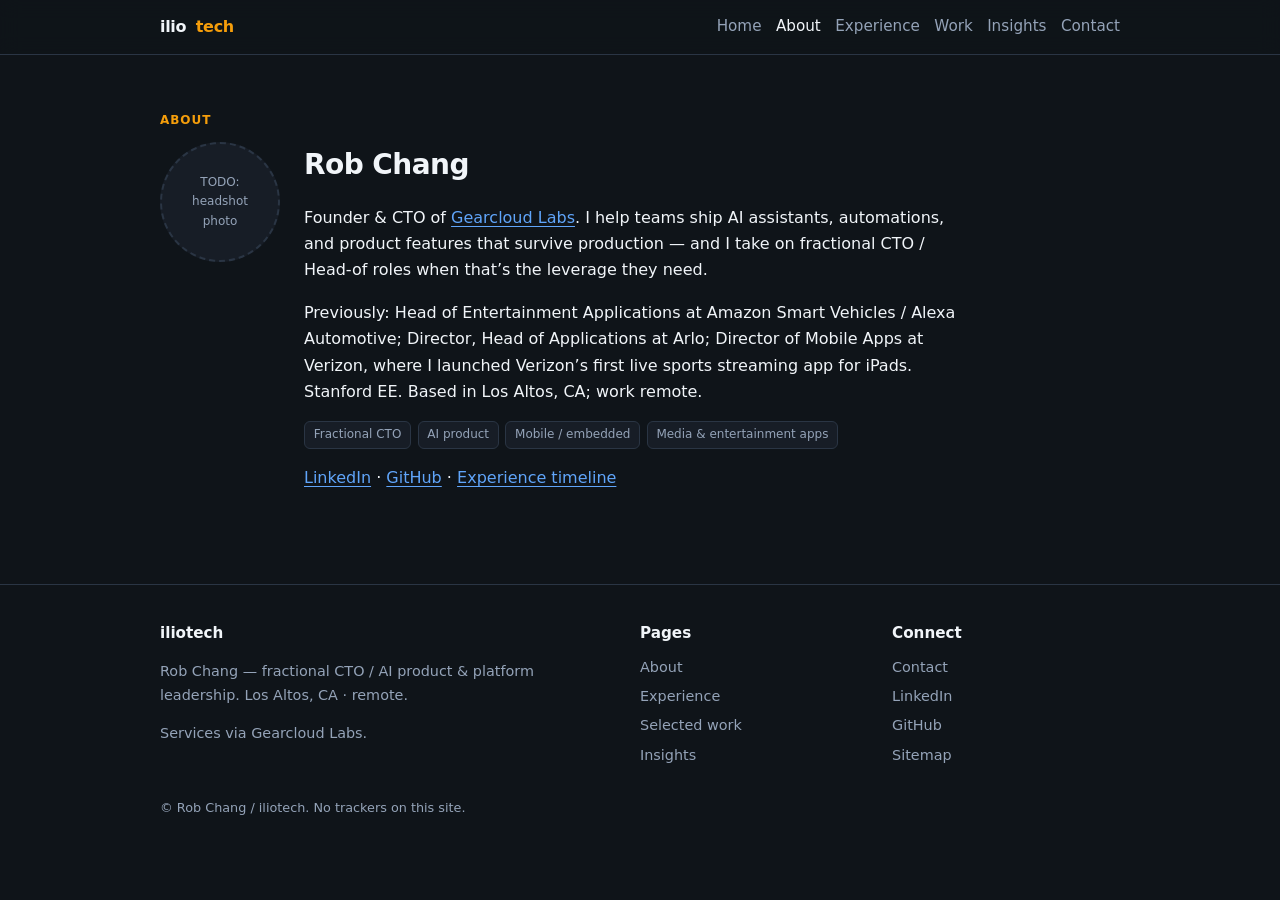
==== about/index.html @ ff304807 "Initial site" ====
<!DOCTYPE html>
<html lang="en">
<head>
  <meta charset="utf-8">
  <meta name="viewport" content="width=device-width, initial-scale=1">
  <title>About Rob Chang — iliotech</title>
  <meta name="description" content="Founder &amp; CTO of Gearcloud Labs. Amazon Alexa Automotive, Arlo, Verizon. Stanford EE. Los Altos, CA; works remote.">
  <meta name="author" content="Rob Chang">
  <link rel="canonical" href="https://iliotech.com/about/">
  <meta name="robots" content="index,follow">
  <meta property="og:type" content="website">
  <meta property="og:site_name" content="iliotech">
  <meta property="og:title" content="About Rob Chang — iliotech">
  <meta property="og:description" content="Founder &amp; CTO of Gearcloud Labs. Amazon Alexa Automotive, Arlo, Verizon. Stanford EE. Los Altos, CA; works remote.">
  <meta property="og:url" content="https://iliotech.com/about/">
  <meta property="og:image" content="https://iliotech.com/assets/og-default.svg">
  <meta name="twitter:card" content="summary_large_image">
  <meta name="twitter:title" content="About Rob Chang — iliotech">
  <meta name="twitter:description" content="Founder &amp; CTO of Gearcloud Labs. Amazon Alexa Automotive, Arlo, Verizon. Stanford EE. Los Altos, CA; works remote.">
  <meta name="twitter:image" content="https://iliotech.com/assets/og-default.svg">
  <link rel="icon" href="../favicon.svg" type="image/svg+xml">
  <link rel="stylesheet" href="../css/styles.css">
  
  <!-- TODO: privacy-friendly analytics (Plausible or GoatCounter). Example:
  <script defer data-domain="iliotech.com" src="https://plausible.io/js/script.js"></script>
  -->
</head>

<body>

<a class="skip-link" href="#main">Skip to content</a>
<header class="site-header">
  <div class="wrap nav">
    <a class="brand" href="../">ilio<span class="dot">tech</span></a>
    <button type="button" class="nav-toggle" aria-expanded="false" aria-controls="nav-menu">Menu</button>
    <nav aria-label="Primary" id="nav-menu" class="nav-links-wrap">
      <ul class="nav-links">
        <li><a href="../">Home</a></li><li><a href="../about/" aria-current="page">About</a></li><li><a href="../experience/">Experience</a></li><li><a href="../work/">Work</a></li><li><a href="../insights/">Insights</a></li><li><a href="../contact/">Contact</a></li>
      </ul>
    </nav>
  </div>
</header>

<main id="main">
  <section class="section">
    <div class="wrap">
      <p class="eyebrow">About</p>
      <div class="bio-row">
        <div class="headshot-slot" role="img" aria-label="Headshot placeholder">TODO:<br>headshot<br>photo</div>
        <div class="prose" style="flex:1;min-width:min(100%,280px)">
          <h1 class="section-title">Rob Chang</h1>
          <p>Founder &amp; CTO of <a href="https://gearcloudlabs.com">Gearcloud Labs</a>. I help teams ship AI assistants, automations, and product features that survive production &mdash; and I take on fractional CTO / Head-of roles when that&rsquo;s the leverage they need.</p>
          <p>Previously: Head of Entertainment Applications at Amazon Smart Vehicles / Alexa Automotive; Director, Head of Applications at Arlo; Director of Mobile Apps at Verizon, where I launched Verizon&rsquo;s first live sports streaming app for iPads. Stanford EE. Based in Los Altos, CA; work remote.</p>
          <ul class="tag-list">
            <li>Fractional CTO</li><li>AI product</li><li>Mobile / embedded</li><li>Media &amp; entertainment apps</li>
          </ul>
          <p style="margin-top:1rem">
            <a href="https://www.linkedin.com/in/robchang1" rel="noopener">LinkedIn</a> &middot;
            <a href="https://github.com/robchang" rel="noopener">GitHub</a> &middot;
            <a href="../experience/">Experience timeline</a>
          </p>
        </div>
      </div>
    </div>
  </section>
</main>

<footer class="site-footer">
  <div class="wrap footer-grid">
    <div>
      <h4>iliotech</h4>
      <p>Rob Chang &mdash; fractional CTO / AI product &amp; platform leadership. Los Altos, CA &middot; remote.</p>
      <p>Services via <a href="https://gearcloudlabs.com">Gearcloud Labs</a>.</p>
    </div>
    <div>
      <h4>Pages</h4>
      <ul>
        <li><a href="../about/">About</a></li>
        <li><a href="../experience/">Experience</a></li>
        <li><a href="../work/">Selected work</a></li>
        <li><a href="../insights/">Insights</a></li>
      </ul>
    </div>
    <div>
      <h4>Connect</h4>
      <ul>
        <li><a href="../contact/">Contact</a></li>
        <li><a href="https://www.linkedin.com/in/robchang1" rel="noopener">LinkedIn</a></li>
        <li><a href="https://github.com/robchang" rel="noopener">GitHub</a></li>
        <li><a href="../sitemap.xml">Sitemap</a></li>
      </ul>
    </div>
  </div>
  <div class="wrap" style="margin-top:1.5rem;font-size:.8rem">
    <p>&copy; Rob Chang / iliotech. No trackers on this site.</p>
  </div>
</footer>
<script src="../js/main.js" defer></script>

</body>
</html>
---- css/styles.css ----
/* iliotech — personal consulting brand; related to Gearcloud but warmer */
:root {
  --bg: #0f1419;
  --bg-elev: #171d26;
  --bg-card: #1c2430;
  --border: #2a3544;
  --text: #f1f5f9;
  --muted: #94a3b8;
  --accent: #f59e0b;
  --accent-2: #60a5fa;
  --accent-soft: rgba(245, 158, 11, 0.12);
  --warn: #fbbf24;
  --radius: 12px;
  --max: 960px;
  --font: system-ui, -apple-system, "Segoe UI", Roboto, Ubuntu, Cantarell, "Noto Sans", sans-serif;
  --mono: ui-monospace, "SF Mono", Menlo, Consolas, monospace;
  --shadow: 0 8px 30px rgba(0,0,0,.35);
}
*, *::before, *::after { box-sizing: border-box; }
html { scroll-behavior: smooth; }
body {
  margin: 0; font-family: var(--font); background: var(--bg); color: var(--text);
  line-height: 1.65; -webkit-font-smoothing: antialiased;
}
img, svg { max-width: 100%; height: auto; display: block; }
a { color: var(--accent-2); text-decoration-thickness: 1px; text-underline-offset: 3px; }
a:hover { color: var(--accent); }
a:focus-visible, button:focus-visible, input:focus-visible, textarea:focus-visible {
  outline: 2px solid var(--accent); outline-offset: 3px;
}
.skip-link {
  position: absolute; left: -9999px; top: 0; background: var(--accent); color: #1a1200;
  padding: .5rem 1rem; z-index: 100;
}
.skip-link:focus { left: 1rem; top: 1rem; }
.wrap { width: min(100% - 2rem, var(--max)); margin-inline: auto; }
.site-header {
  position: sticky; top: 0; z-index: 50;
  background: rgba(15,20,25,.9); backdrop-filter: blur(10px);
  border-bottom: 1px solid var(--border);
}
.nav {
  display: flex; align-items: center; justify-content: space-between;
  gap: 1rem; padding: .85rem 0; flex-wrap: wrap;
}
.brand {
  display: flex; align-items: center; gap: .6rem;
  color: var(--text); text-decoration: none; font-weight: 700; letter-spacing: -.02em;
}
.brand span.dot { color: var(--accent); }
.nav-links {
  display: flex; flex-wrap: wrap; gap: .35rem .9rem; list-style: none; margin: 0; padding: 0;
  font-size: .95rem;
}
.nav-links a { color: var(--muted); text-decoration: none; }
.nav-links a:hover, .nav-links a[aria-current="page"] { color: var(--text); }
.btn {
  display: inline-flex; align-items: center; justify-content: center; gap: .4rem;
  padding: .7rem 1.15rem; border-radius: 999px; border: 1px solid transparent;
  font-weight: 600; font-size: .95rem; text-decoration: none; cursor: pointer;
  transition: transform .15s ease, background .15s ease;
}
.btn:hover { transform: translateY(-1px); }
.btn-primary { background: var(--accent); color: #1a1200; }
.btn-primary:hover { background: #fbbf24; color: #1a1200; }
.btn-ghost { background: transparent; color: var(--text); border-color: var(--border); }
.btn-ghost:hover { border-color: var(--accent); color: var(--accent); }
.hero {
  padding: 3.25rem 0 2.25rem;
  background: radial-gradient(ellipse 70% 55% at 80% 0%, rgba(245,158,11,.14), transparent 55%);
}
.hero h1 {
  font-size: clamp(1.75rem, 4.5vw, 2.6rem); line-height: 1.18;
  letter-spacing: -.03em; margin: 0 0 1rem; max-width: 22ch;
}
.hero .lede { font-size: 1.1rem; color: var(--muted); max-width: 48ch; margin: 0 0 1.5rem; }
.hero-cta { display: flex; flex-wrap: wrap; gap: .75rem; }
.eyebrow {
  display: inline-block; font-size: .75rem; font-weight: 700; letter-spacing: .08em;
  text-transform: uppercase; color: var(--accent); margin-bottom: .75rem;
}
.section { padding: 2.75rem 0; }
.section-title { font-size: clamp(1.35rem, 3vw, 1.75rem); letter-spacing: -.02em; margin: 0 0 .5rem; }
.section-sub { color: var(--muted); margin: 0 0 1.5rem; max-width: 55ch; }
.grid-2, .grid-3 { display: grid; gap: 1rem; }
@media (min-width: 640px) {
  .grid-2 { grid-template-columns: repeat(2, 1fr); }
  .grid-3 { grid-template-columns: repeat(2, 1fr); }
}
@media (min-width: 900px) { .grid-3 { grid-template-columns: repeat(3, 1fr); } }
.card {
  background: var(--bg-card); border: 1px solid var(--border);
  border-radius: var(--radius); padding: 1.25rem 1.35rem; box-shadow: var(--shadow);
}
.card h3 { margin: 0 0 .4rem; font-size: 1.05rem; }
.card p { margin: 0; color: var(--muted); font-size: .95rem; }
.todo {
  border: 1px dashed var(--warn); background: rgba(251,191,36,.08);
  color: var(--warn); padding: .65rem .85rem; border-radius: 8px; font-size: .85rem; margin: .75rem 0;
}
.proof-slot {
  min-height: 4rem; display: flex; align-items: center; justify-content: center;
  border: 1px dashed var(--border); border-radius: var(--radius);
  color: var(--muted); font-size: .85rem; text-align: center; padding: 1rem;
}
.site-footer {
  border-top: 1px solid var(--border); padding: 2.25rem 0 2rem; margin-top: 2rem;
  color: var(--muted); font-size: .9rem;
}
.footer-grid { display: grid; gap: 1.5rem; }
@media (min-width: 700px) { .footer-grid { grid-template-columns: 2fr 1fr 1fr; } }
.footer-grid h4 { color: var(--text); margin: 0 0 .6rem; font-size: .95rem; }
.footer-grid ul { list-style: none; margin: 0; padding: 0; }
.footer-grid li { margin: .35rem 0; }
.footer-grid a { color: var(--muted); text-decoration: none; }
.footer-grid a:hover { color: var(--accent); }
.cta-band {
  background: var(--bg-elev); border: 1px solid var(--border);
  border-radius: calc(var(--radius) + 4px); padding: 2rem 1.5rem; text-align: center;
}
.cta-band h2 { margin: 0 0 .5rem; }
.cta-band p { color: var(--muted); margin: 0 0 1.25rem; }
.prose { max-width: 65ch; }
.prose h2 { margin-top: 2rem; }
.timeline { border-left: 2px solid var(--border); padding-left: 1.25rem; margin: 0; }
.timeline li { list-style: none; margin: 0 0 1.5rem; position: relative; }
.timeline li::before {
  content: ""; position: absolute; left: -1.55rem; top: .4rem;
  width: .65rem; height: .65rem; border-radius: 50%; background: var(--accent);
}
.form label { display: block; font-weight: 600; margin: .85rem 0 .35rem; font-size: .9rem; }
.form input, .form textarea {
  width: 100%; padding: .7rem .85rem; border-radius: 8px;
  border: 1px solid var(--border); background: var(--bg-elev); color: var(--text); font: inherit;
}
.form textarea { min-height: 120px; resize: vertical; }
.form .row { display: grid; gap: .75rem; }
@media (min-width: 640px) { .form .row { grid-template-columns: 1fr 1fr; } }
.post-list { list-style: none; margin: 0; padding: 0; }
.post-list li { border-bottom: 1px solid var(--border); padding: 1.1rem 0; }
.post-list a { color: var(--text); text-decoration: none; font-weight: 600; }
.post-list a:hover { color: var(--accent); }
.post-list .date { font-size: .85rem; color: var(--muted); }
.article-header { padding: 2.5rem 0 1rem; }
.article-header h1 { margin: .5rem 0 0; font-size: clamp(1.55rem, 4vw, 2.2rem); letter-spacing: -.02em; }
.headshot-slot {
  width: 120px; height: 120px; border-radius: 50%; border: 2px dashed var(--border);
  display: flex; align-items: center; justify-content: center; color: var(--muted);
  font-size: .75rem; text-align: center; background: var(--bg-elev); flex-shrink: 0;
}
.bio-row { display: flex; flex-wrap: wrap; gap: 1.5rem; align-items: flex-start; }
.tag-list { display: flex; flex-wrap: wrap; gap: .4rem; margin: .75rem 0 0; padding: 0; list-style: none; }
.tag-list li {
  font-size: .75rem; padding: .2rem .55rem; border-radius: 6px;
  background: var(--bg-elev); border: 1px solid var(--border); color: var(--muted);
}
.card .price { margin-top: .85rem; font-family: var(--mono); font-size: .9rem; color: var(--accent); }

/* Mobile nav: CSS-only disclosure */
.nav-toggle { display: none; }
@media (max-width: 820px) {
  .nav { align-items: flex-start; }
  .nav-toggle {
    display: inline-flex; align-items: center; gap: .4rem;
    background: transparent; border: 1px solid var(--border); color: var(--text);
    border-radius: 8px; padding: .45rem .7rem; font: inherit; cursor: pointer;
  }
  .nav-links-wrap { display: none; width: 100%; }
  .nav-links-wrap.is-open { display: block; }
  .nav-links { flex-direction: column; gap: .15rem; padding: .5rem 0 .25rem; }
  .nav-links a { display: block; padding: .45rem 0; }
}
@media (min-width: 821px) {
  .nav-toggle { display: none !important; }
  .nav-links-wrap { display: block !important; }
}
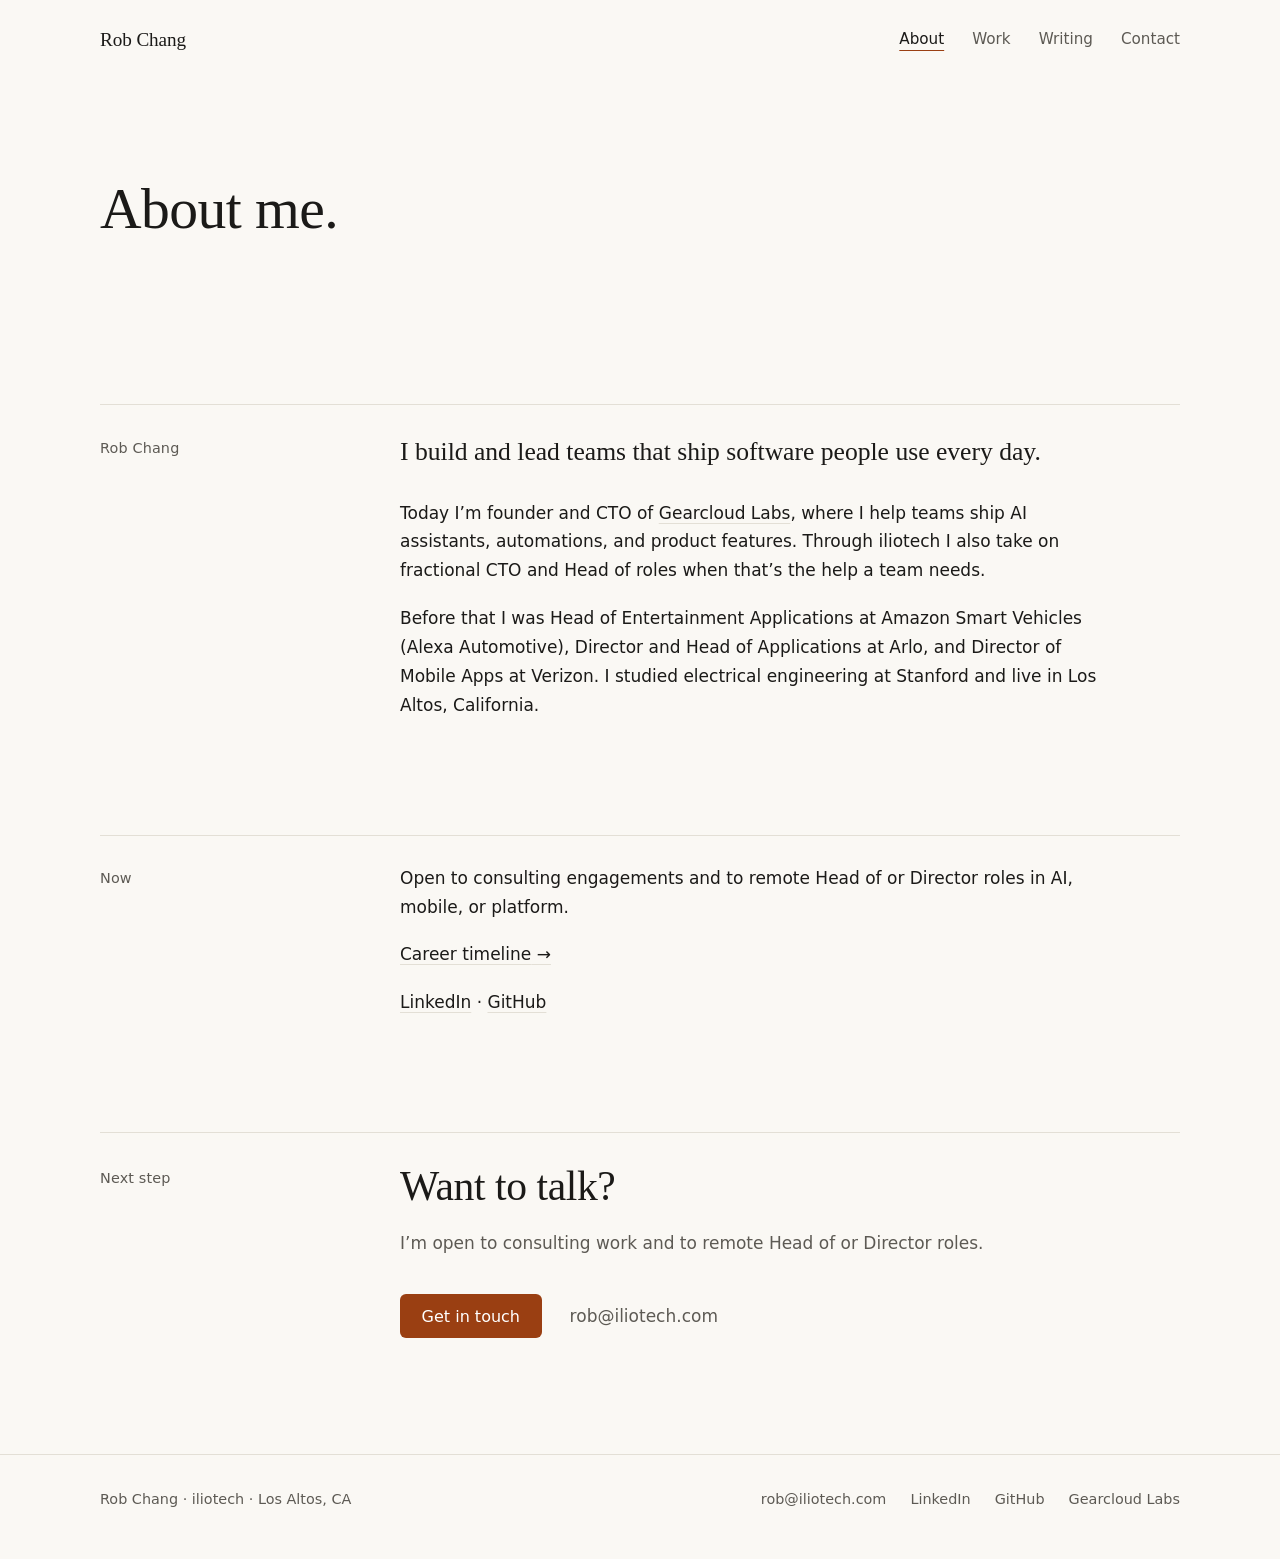
==== commit d759705b: "v2 redesign: calm editorial layout, lighter palette, shorter copy, 4-5 item nav" ====
--- a/about/index.html
+++ b/about/index.html
@@ -4,98 +4,91 @@
   <meta charset="utf-8">
   <meta name="viewport" content="width=device-width, initial-scale=1">
   <title>About Rob Chang — iliotech</title>
-  <meta name="description" content="Founder &amp; CTO of Gearcloud Labs. Amazon Alexa Automotive, Arlo, Verizon. Stanford EE. Los Altos, CA; works remote.">
+  <meta name="description" content="Founder &amp; CTO of Gearcloud Labs. Previously Amazon Alexa Automotive, Arlo, and Verizon. Stanford EE. Los Altos, CA; works remotely.">
   <meta name="author" content="Rob Chang">
   <link rel="canonical" href="https://iliotech.com/about/">
   <meta name="robots" content="index,follow">
+  <meta name="theme-color" content="#faf8f4">
   <meta property="og:type" content="website">
   <meta property="og:site_name" content="iliotech">
   <meta property="og:title" content="About Rob Chang — iliotech">
-  <meta property="og:description" content="Founder &amp; CTO of Gearcloud Labs. Amazon Alexa Automotive, Arlo, Verizon. Stanford EE. Los Altos, CA; works remote.">
+  <meta property="og:description" content="Founder &amp; CTO of Gearcloud Labs. Previously Amazon Alexa Automotive, Arlo, and Verizon. Stanford EE. Los Altos, CA; works remotely.">
   <meta property="og:url" content="https://iliotech.com/about/">
   <meta property="og:image" content="https://iliotech.com/assets/og-default.svg">
   <meta name="twitter:card" content="summary_large_image">
   <meta name="twitter:title" content="About Rob Chang — iliotech">
-  <meta name="twitter:description" content="Founder &amp; CTO of Gearcloud Labs. Amazon Alexa Automotive, Arlo, Verizon. Stanford EE. Los Altos, CA; works remote.">
+  <meta name="twitter:description" content="Founder &amp; CTO of Gearcloud Labs. Previously Amazon Alexa Automotive, Arlo, and Verizon. Stanford EE. Los Altos, CA; works remotely.">
   <meta name="twitter:image" content="https://iliotech.com/assets/og-default.svg">
   <link rel="icon" href="../favicon.svg" type="image/svg+xml">
   <link rel="stylesheet" href="../css/styles.css">
-  
   <!-- TODO: privacy-friendly analytics (Plausible or GoatCounter). Example:
   <script defer data-domain="iliotech.com" src="https://plausible.io/js/script.js"></script>
   -->
 </head>
-
 <body>
-
 <a class="skip-link" href="#main">Skip to content</a>
 <header class="site-header">
   <div class="wrap nav">
-    <a class="brand" href="../">ilio<span class="dot">tech</span></a>
+    <a class="brand" href="../">Rob Chang</a>
     <button type="button" class="nav-toggle" aria-expanded="false" aria-controls="nav-menu">Menu</button>
     <nav aria-label="Primary" id="nav-menu" class="nav-links-wrap">
-      <ul class="nav-links">
-        <li><a href="../">Home</a></li><li><a href="../about/" aria-current="page">About</a></li><li><a href="../experience/">Experience</a></li><li><a href="../work/">Work</a></li><li><a href="../insights/">Insights</a></li><li><a href="../contact/">Contact</a></li>
-      </ul>
+      <ul class="nav-links"><li><a href="../about/" aria-current="page">About</a></li><li><a href="../work/">Work</a></li><li><a href="../insights/">Writing</a></li><li><a href="../contact/">Contact</a></li></ul>
     </nav>
   </div>
 </header>
 
 <main id="main">
-  <section class="section">
+
+  <section class="page-hero">
     <div class="wrap">
-      <p class="eyebrow">About</p>
-      <div class="bio-row">
-        <div class="headshot-slot" role="img" aria-label="Headshot placeholder">TODO:<br>headshot<br>photo</div>
-        <div class="prose" style="flex:1;min-width:min(100%,280px)">
-          <h1 class="section-title">Rob Chang</h1>
-          <p>Founder &amp; CTO of <a href="https://gearcloudlabs.com">Gearcloud Labs</a>. I help teams ship AI assistants, automations, and product features that survive production &mdash; and I take on fractional CTO / Head-of roles when that&rsquo;s the leverage they need.</p>
-          <p>Previously: Head of Entertainment Applications at Amazon Smart Vehicles / Alexa Automotive; Director, Head of Applications at Arlo; Director of Mobile Apps at Verizon, where I launched Verizon&rsquo;s first live sports streaming app for iPads. Stanford EE. Based in Los Altos, CA; work remote.</p>
-          <ul class="tag-list">
-            <li>Fractional CTO</li><li>AI product</li><li>Mobile / embedded</li><li>Media &amp; entertainment apps</li>
-          </ul>
-          <p style="margin-top:1rem">
-            <a href="https://www.linkedin.com/in/robchang1" rel="noopener">LinkedIn</a> &middot;
-            <a href="https://github.com/robchang" rel="noopener">GitHub</a> &middot;
-            <a href="../experience/">Experience timeline</a>
-          </p>
+      <h1>About me.</h1>
+    </div>
+  </section>
+  <section class="section ">
+    <div class="wrap split">
+      <h2 class="label">Rob Chang</h2>
+      <div class="body">
+        <!-- TODO: add a headshot here (img with alt="Rob Chang"), ~640px wide, once available. -->
+        <p class="big">I build and lead teams that ship software people use every day.</p>
+        <p>Today I&rsquo;m founder and CTO of <a href="https://gearcloudlabs.com">Gearcloud Labs</a>, where I help teams ship AI assistants, automations, and product features. Through iliotech I also take on fractional CTO and Head of roles when that&rsquo;s the help a team needs.</p>
+        <p>Before that I was Head of Entertainment Applications at Amazon Smart Vehicles (Alexa Automotive), Director and Head of Applications at Arlo, and Director of Mobile Apps at Verizon. I studied electrical engineering at Stanford and live in Los Altos, California.</p>
+      </div>
+    </div>
+  </section>
+
+  <section class="section ">
+    <div class="wrap split">
+      <h2 class="label">Now</h2>
+      <div class="body">
+        <p>Open to consulting engagements and to remote Head of or Director roles in AI, mobile, or platform.</p>
+        <p><a class="arrow" href="../experience/">Career timeline</a></p>
+        <p><a href="https://www.linkedin.com/in/robchang1" rel="noopener">LinkedIn</a> &middot; <a href="https://github.com/robchang" rel="noopener">GitHub</a></p>
+      </div>
+    </div>
+  </section>
+
+  <section class="closing">
+    <div class="wrap split">
+      <p class="label">Next step</p>
+      <div class="body">
+        <h2>Want to talk?</h2>
+        <p class="muted">I&rsquo;m open to consulting work and to remote Head of or Director roles.</p>
+        <div class="actions">
+          <a class="btn" href="../contact/" data-utm-pass>Get in touch</a>
+          <a class="quiet" href="mailto:rob@iliotech.com">rob@iliotech.com</a>
         </div>
+        <!-- TODO: swap the contact link for a Cal.com (or similar) booking URL when ready. -->
       </div>
     </div>
   </section>
 </main>
 
 <footer class="site-footer">
-  <div class="wrap footer-grid">
-    <div>
-      <h4>iliotech</h4>
-      <p>Rob Chang &mdash; fractional CTO / AI product &amp; platform leadership. Los Altos, CA &middot; remote.</p>
-      <p>Services via <a href="https://gearcloudlabs.com">Gearcloud Labs</a>.</p>
-    </div>
-    <div>
-      <h4>Pages</h4>
-      <ul>
-        <li><a href="../about/">About</a></li>
-        <li><a href="../experience/">Experience</a></li>
-        <li><a href="../work/">Selected work</a></li>
-        <li><a href="../insights/">Insights</a></li>
-      </ul>
-    </div>
-    <div>
-      <h4>Connect</h4>
-      <ul>
-        <li><a href="../contact/">Contact</a></li>
-        <li><a href="https://www.linkedin.com/in/robchang1" rel="noopener">LinkedIn</a></li>
-        <li><a href="https://github.com/robchang" rel="noopener">GitHub</a></li>
-        <li><a href="../sitemap.xml">Sitemap</a></li>
-      </ul>
-    </div>
-  </div>
-  <div class="wrap" style="margin-top:1.5rem;font-size:.8rem">
-    <p>&copy; Rob Chang / iliotech. No trackers on this site.</p>
+  <div class="wrap footer-inner">
+    <p>Rob Chang &middot; iliotech &middot; Los Altos, CA</p>
+    <ul class="footer-links"><li><a href="mailto:rob@iliotech.com">rob@iliotech.com</a></li> <li><a href="https://www.linkedin.com/in/robchang1" rel="noopener">LinkedIn</a></li> <li><a href="https://github.com/robchang" rel="noopener">GitHub</a></li> <li><a href="https://gearcloudlabs.com" rel="noopener">Gearcloud Labs</a></li></ul>
   </div>
 </footer>
 <script src="../js/main.js" defer></script>
-
 </body>
 </html>
--- a/css/styles.css
+++ b/css/styles.css
@@ -1,176 +1,152 @@
-/* iliotech — personal consulting brand; related to Gearcloud but warmer */
+/* v2 editorial design: warm paper, ink text, one accent. No build step. */
 :root {
-  --bg: #0f1419;
-  --bg-elev: #171d26;
-  --bg-card: #1c2430;
-  --border: #2a3544;
-  --text: #f1f5f9;
-  --muted: #94a3b8;
-  --accent: #f59e0b;
-  --accent-2: #60a5fa;
-  --accent-soft: rgba(245, 158, 11, 0.12);
-  --warn: #fbbf24;
-  --radius: 12px;
-  --max: 960px;
-  --font: system-ui, -apple-system, "Segoe UI", Roboto, Ubuntu, Cantarell, "Noto Sans", sans-serif;
-  --mono: ui-monospace, "SF Mono", Menlo, Consolas, monospace;
-  --shadow: 0 8px 30px rgba(0,0,0,.35);
+  --bg: #faf8f4;
+  --text: #1b1a18;
+  --muted: #5d5a54;
+  --rule: #e3dfd6;
+  --accent: #9a3f12;
+  --accent-hover: #7a3110;
+  --accent-soft: rgba(154,63,18,.08);
+  --serif: "Iowan Old Style", "Palatino Linotype", Palatino, Charter, "Bitstream Charter", "Sitka Text", Cambria, Georgia, serif;
+  --sans: system-ui, -apple-system, "Segoe UI", Roboto, "Helvetica Neue", Arial, sans-serif;
+  --max: 1080px;
+  --measure: 65ch;
+  --space: clamp(4rem, 9vw, 7.5rem);
 }
 *, *::before, *::after { box-sizing: border-box; }
-html { scroll-behavior: smooth; }
+html { -webkit-text-size-adjust: 100%; }
 body {
-  margin: 0; font-family: var(--font); background: var(--bg); color: var(--text);
-  line-height: 1.65; -webkit-font-smoothing: antialiased;
+  margin: 0; background: var(--bg); color: var(--text);
+  font-family: var(--sans); font-size: 1.0625rem; line-height: 1.7;
+  -webkit-font-smoothing: antialiased; text-rendering: optimizeLegibility;
 }
 img, svg { max-width: 100%; height: auto; display: block; }
-a { color: var(--accent-2); text-decoration-thickness: 1px; text-underline-offset: 3px; }
-a:hover { color: var(--accent); }
-a:focus-visible, button:focus-visible, input:focus-visible, textarea:focus-visible {
-  outline: 2px solid var(--accent); outline-offset: 3px;
-}
-.skip-link {
-  position: absolute; left: -9999px; top: 0; background: var(--accent); color: #1a1200;
-  padding: .5rem 1rem; z-index: 100;
-}
+p { margin: 0 0 1.1em; }
+p:last-child { margin-bottom: 0; }
+a { color: var(--text); text-decoration-line: underline; text-decoration-color: var(--rule);
+    text-decoration-thickness: 1px; text-underline-offset: .22em; transition: color .15s, text-decoration-color .15s; }
+a:hover { color: var(--accent); text-decoration-color: currentColor; }
+:focus-visible { outline: 2px solid var(--accent); outline-offset: 3px; border-radius: 2px; }
+.skip-link { position: absolute; left: -9999px; top: 0; background: var(--text); color: var(--bg); padding: .5rem 1rem; z-index: 100; }
 .skip-link:focus { left: 1rem; top: 1rem; }
-.wrap { width: min(100% - 2rem, var(--max)); margin-inline: auto; }
-.site-header {
-  position: sticky; top: 0; z-index: 50;
-  background: rgba(15,20,25,.9); backdrop-filter: blur(10px);
-  border-bottom: 1px solid var(--border);
-}
-.nav {
-  display: flex; align-items: center; justify-content: space-between;
-  gap: 1rem; padding: .85rem 0; flex-wrap: wrap;
-}
-.brand {
-  display: flex; align-items: center; gap: .6rem;
-  color: var(--text); text-decoration: none; font-weight: 700; letter-spacing: -.02em;
-}
-.brand span.dot { color: var(--accent); }
-.nav-links {
-  display: flex; flex-wrap: wrap; gap: .35rem .9rem; list-style: none; margin: 0; padding: 0;
-  font-size: .95rem;
-}
+.wrap { width: min(100% - 2.5rem, var(--max)); margin-inline: auto; }
+
+/* Header */
+.site-header { padding: 1.5rem 0; }
+.nav { display: flex; align-items: center; justify-content: space-between; gap: 1rem; flex-wrap: wrap; }
+.brand { font-family: var(--serif); font-size: 1.2rem; text-decoration: none; color: var(--text); letter-spacing: -.005em; }
+.brand:hover { color: var(--text); }
+.brand .dot { color: var(--accent); }
+.nav-links { display: flex; gap: 1.75rem; list-style: none; margin: 0; padding: 0; font-size: .95rem; }
 .nav-links a { color: var(--muted); text-decoration: none; }
 .nav-links a:hover, .nav-links a[aria-current="page"] { color: var(--text); }
-.btn {
-  display: inline-flex; align-items: center; justify-content: center; gap: .4rem;
-  padding: .7rem 1.15rem; border-radius: 999px; border: 1px solid transparent;
-  font-weight: 600; font-size: .95rem; text-decoration: none; cursor: pointer;
-  transition: transform .15s ease, background .15s ease;
-}
-.btn:hover { transform: translateY(-1px); }
-.btn-primary { background: var(--accent); color: #1a1200; }
-.btn-primary:hover { background: #fbbf24; color: #1a1200; }
-.btn-ghost { background: transparent; color: var(--text); border-color: var(--border); }
-.btn-ghost:hover { border-color: var(--accent); color: var(--accent); }
-.hero {
-  padding: 3.25rem 0 2.25rem;
-  background: radial-gradient(ellipse 70% 55% at 80% 0%, rgba(245,158,11,.14), transparent 55%);
-}
-.hero h1 {
-  font-size: clamp(1.75rem, 4.5vw, 2.6rem); line-height: 1.18;
-  letter-spacing: -.03em; margin: 0 0 1rem; max-width: 22ch;
-}
-.hero .lede { font-size: 1.1rem; color: var(--muted); max-width: 48ch; margin: 0 0 1.5rem; }
-.hero-cta { display: flex; flex-wrap: wrap; gap: .75rem; }
-.eyebrow {
-  display: inline-block; font-size: .75rem; font-weight: 700; letter-spacing: .08em;
-  text-transform: uppercase; color: var(--accent); margin-bottom: .75rem;
-}
-.section { padding: 2.75rem 0; }
-.section-title { font-size: clamp(1.35rem, 3vw, 1.75rem); letter-spacing: -.02em; margin: 0 0 .5rem; }
-.section-sub { color: var(--muted); margin: 0 0 1.5rem; max-width: 55ch; }
-.grid-2, .grid-3 { display: grid; gap: 1rem; }
-@media (min-width: 640px) {
-  .grid-2 { grid-template-columns: repeat(2, 1fr); }
-  .grid-3 { grid-template-columns: repeat(2, 1fr); }
-}
-@media (min-width: 900px) { .grid-3 { grid-template-columns: repeat(3, 1fr); } }
-.card {
-  background: var(--bg-card); border: 1px solid var(--border);
-  border-radius: var(--radius); padding: 1.25rem 1.35rem; box-shadow: var(--shadow);
-}
-.card h3 { margin: 0 0 .4rem; font-size: 1.05rem; }
-.card p { margin: 0; color: var(--muted); font-size: .95rem; }
-.todo {
-  border: 1px dashed var(--warn); background: rgba(251,191,36,.08);
-  color: var(--warn); padding: .65rem .85rem; border-radius: 8px; font-size: .85rem; margin: .75rem 0;
-}
-.proof-slot {
-  min-height: 4rem; display: flex; align-items: center; justify-content: center;
-  border: 1px dashed var(--border); border-radius: var(--radius);
-  color: var(--muted); font-size: .85rem; text-align: center; padding: 1rem;
-}
-.site-footer {
-  border-top: 1px solid var(--border); padding: 2.25rem 0 2rem; margin-top: 2rem;
-  color: var(--muted); font-size: .9rem;
-}
-.footer-grid { display: grid; gap: 1.5rem; }
-@media (min-width: 700px) { .footer-grid { grid-template-columns: 2fr 1fr 1fr; } }
-.footer-grid h4 { color: var(--text); margin: 0 0 .6rem; font-size: .95rem; }
-.footer-grid ul { list-style: none; margin: 0; padding: 0; }
-.footer-grid li { margin: .35rem 0; }
-.footer-grid a { color: var(--muted); text-decoration: none; }
-.footer-grid a:hover { color: var(--accent); }
-.cta-band {
-  background: var(--bg-elev); border: 1px solid var(--border);
-  border-radius: calc(var(--radius) + 4px); padding: 2rem 1.5rem; text-align: center;
-}
-.cta-band h2 { margin: 0 0 .5rem; }
-.cta-band p { color: var(--muted); margin: 0 0 1.25rem; }
-.prose { max-width: 65ch; }
-.prose h2 { margin-top: 2rem; }
-.timeline { border-left: 2px solid var(--border); padding-left: 1.25rem; margin: 0; }
-.timeline li { list-style: none; margin: 0 0 1.5rem; position: relative; }
-.timeline li::before {
-  content: ""; position: absolute; left: -1.55rem; top: .4rem;
-  width: .65rem; height: .65rem; border-radius: 50%; background: var(--accent);
-}
-.form label { display: block; font-weight: 600; margin: .85rem 0 .35rem; font-size: .9rem; }
-.form input, .form textarea {
-  width: 100%; padding: .7rem .85rem; border-radius: 8px;
-  border: 1px solid var(--border); background: var(--bg-elev); color: var(--text); font: inherit;
-}
-.form textarea { min-height: 120px; resize: vertical; }
-.form .row { display: grid; gap: .75rem; }
-@media (min-width: 640px) { .form .row { grid-template-columns: 1fr 1fr; } }
-.post-list { list-style: none; margin: 0; padding: 0; }
-.post-list li { border-bottom: 1px solid var(--border); padding: 1.1rem 0; }
-.post-list a { color: var(--text); text-decoration: none; font-weight: 600; }
-.post-list a:hover { color: var(--accent); }
-.post-list .date { font-size: .85rem; color: var(--muted); }
-.article-header { padding: 2.5rem 0 1rem; }
-.article-header h1 { margin: .5rem 0 0; font-size: clamp(1.55rem, 4vw, 2.2rem); letter-spacing: -.02em; }
-.headshot-slot {
-  width: 120px; height: 120px; border-radius: 50%; border: 2px dashed var(--border);
-  display: flex; align-items: center; justify-content: center; color: var(--muted);
-  font-size: .75rem; text-align: center; background: var(--bg-elev); flex-shrink: 0;
-}
-.bio-row { display: flex; flex-wrap: wrap; gap: 1.5rem; align-items: flex-start; }
-.tag-list { display: flex; flex-wrap: wrap; gap: .4rem; margin: .75rem 0 0; padding: 0; list-style: none; }
-.tag-list li {
-  font-size: .75rem; padding: .2rem .55rem; border-radius: 6px;
-  background: var(--bg-elev); border: 1px solid var(--border); color: var(--muted);
-}
-.card .price { margin-top: .85rem; font-family: var(--mono); font-size: .9rem; color: var(--accent); }
-
-/* Mobile nav: CSS-only disclosure */
+.nav-links a[aria-current="page"] { text-decoration: underline; text-decoration-color: var(--accent); text-underline-offset: .4em; }
 .nav-toggle { display: none; }
-@media (max-width: 820px) {
-  .nav { align-items: flex-start; }
-  .nav-toggle {
-    display: inline-flex; align-items: center; gap: .4rem;
-    background: transparent; border: 1px solid var(--border); color: var(--text);
-    border-radius: 8px; padding: .45rem .7rem; font: inherit; cursor: pointer;
-  }
+@media (max-width: 640px) {
+  .nav-toggle { display: inline-block; background: none; border: 0; padding: .25rem 0; font: inherit; font-size: .95rem; color: var(--text); cursor: pointer; }
   .nav-links-wrap { display: none; width: 100%; }
   .nav-links-wrap.is-open { display: block; }
-  .nav-links { flex-direction: column; gap: .15rem; padding: .5rem 0 .25rem; }
-  .nav-links a { display: block; padding: .45rem 0; }
+  .nav-links { flex-direction: column; gap: 0; padding: .75rem 0 0; border-top: 1px solid var(--rule); margin-top: .75rem; }
+  .nav-links a { display: block; padding: .55rem 0; font-size: 1.05rem; }
 }
-@media (min-width: 821px) {
-  .nav-toggle { display: none !important; }
-  .nav-links-wrap { display: block !important; }
+
+/* Type */
+h1, h2, h3 { font-family: var(--serif); font-weight: 400; color: var(--text); letter-spacing: -.01em; }
+h1 { font-size: clamp(2.15rem, 5.4vw, 3.6rem); line-height: 1.12; margin: 0; max-width: 20ch; text-wrap: balance; }
+h2 { font-size: clamp(1.5rem, 3vw, 1.9rem); line-height: 1.25; margin: 0 0 1rem; text-wrap: balance; }
+h3 { font-size: 1.3rem; line-height: 1.3; margin: 0 0 .35rem; }
+.lede { font-size: clamp(1.1rem, 2vw, 1.25rem); color: var(--muted); max-width: 48ch; margin: 1.5rem 0 0; }
+.muted { color: var(--muted); }
+.small { font-size: .9rem; }
+
+/* Hero */
+.hero { padding: clamp(3.5rem, 10vw, 8rem) 0 clamp(3rem, 7vw, 5.5rem); }
+.page-hero { padding: clamp(3rem, 8vw, 6rem) 0 clamp(1.5rem, 4vw, 3rem); }
+.actions { display: flex; flex-wrap: wrap; align-items: center; gap: 1rem 1.75rem; margin-top: 2.25rem; }
+.btn { display: inline-block; padding: .8rem 1.35rem; border-radius: 6px; background: var(--accent); color: #fff;
+       text-decoration: none; font-weight: 500; font-size: 1rem; line-height: 1.2; border: 0; cursor: pointer; font-family: var(--sans); }
+.btn:hover { background: var(--accent-hover); color: #fff; }
+.quiet { color: var(--muted); text-decoration: none; }
+.quiet:hover { color: var(--accent); }
+.arrow::after { content: " \2192"; }
+
+/* Sections: label column + body column (Swiss-style) */
+.section { padding: var(--space) 0 0; }
+.section:last-of-type { padding-bottom: var(--space); }
+.split { display: grid; gap: 1rem; border-top: 1px solid var(--rule); padding-top: 1.75rem; }
+.label { font-family: var(--sans); font-size: .9rem; font-weight: 500; color: var(--muted); letter-spacing: .01em; margin: 0; }
+.body { max-width: var(--measure); }
+.body > h2:first-child { margin-top: 0; }
+@media (min-width: 860px) {
+  .split { grid-template-columns: 1fr 3fr; gap: 2.5rem; }
+  .label { padding-top: .35rem; }
 }
+.big { font-family: var(--serif); font-size: clamp(1.3rem, 2.4vw, 1.6rem); line-height: 1.45; }
+
+/* Plain lines (what I do) */
+.lines { list-style: none; margin: 0; padding: 0; }
+.lines li { font-family: var(--serif); font-size: clamp(1.2rem, 2.2vw, 1.45rem); line-height: 1.45; padding: .2rem 0 1rem; }
+.lines li span { display: block; font-family: var(--sans); font-size: 1rem; color: var(--muted); margin-top: .2rem; }
+
+/* Typographic rows (work, offers) */
+.rows { list-style: none; margin: 0; padding: 0; }
+.rows > li { padding: 1.4rem 0; border-bottom: 1px solid var(--rule); scroll-margin-top: 1.5rem; }
+.rows > li:first-child { padding-top: 0; }
+.rows > li:last-child { border-bottom: 0; padding-bottom: 0; }
+.rows h3 { margin: 0 0 .3rem; }
+.rows h3 a { text-decoration: none; }
+.rows h3 a:hover { text-decoration: underline; }
+.rows p { margin: 0; color: var(--muted); }
+.rows .meta { margin-top: .4rem; font-size: .95rem; color: var(--muted); }
+.rows .meta a { color: var(--muted); }
+.rows .meta a:hover { color: var(--accent); }
+.price { font-variant-numeric: tabular-nums; color: var(--text); }
+.tag { font-size: .85rem; color: var(--muted); font-family: var(--sans); font-weight: 400; margin-left: .35rem; }
+
+/* Closing CTA */
+.closing { padding: var(--space) 0; }
+.closing .split { border-top: 1px solid var(--rule); }
+.closing h2 { font-size: clamp(1.8rem, 4vw, 2.6rem); max-width: 18ch; }
+
+/* Prose (articles) */
+.prose { max-width: var(--measure); }
+.prose h2 { margin: 2.5rem 0 .75rem; font-size: 1.6rem; }
+.prose ul { padding-left: 1.2rem; }
+.prose li { margin: .3rem 0; }
+.article { padding-bottom: var(--space); }
+.article .byline { color: var(--muted); font-size: .95rem; margin: 1rem 0 2.5rem; }
+.article .prose > p:first-of-type { font-family: var(--serif); font-size: 1.3rem; line-height: 1.5; }
+
+/* Posts list */
+.posts { list-style: none; margin: 0; padding: 0; }
+.posts li { padding: 0 0 1.5rem; }
+.posts a { font-family: var(--serif); font-size: 1.35rem; text-decoration: none; }
+.posts a:hover { text-decoration: underline; }
+.posts .date { display: block; font-size: .9rem; color: var(--muted); }
+
+/* Timeline */
+.timeline { list-style: none; margin: 0; padding: 0; }
+.timeline li { padding: 0 0 1.4rem; }
+.timeline strong { font-weight: 600; }
+.timeline .muted { display: block; }
+
+/* Forms */
+.form { max-width: 34rem; }
+.form label { display: block; font-size: .95rem; margin: 1.1rem 0 .35rem; }
+.form input, .form textarea, .form select {
+  width: 100%; padding: .7rem .8rem; font: inherit; color: var(--text); background: #fff;
+  border: 1px solid #cfcac0; border-radius: 6px; }
+.form input:focus, .form textarea:focus, .form select:focus { outline: 2px solid var(--accent); outline-offset: 1px; border-color: var(--accent); }
+.form textarea { min-height: 9rem; resize: vertical; }
+.form .btn { margin-top: 1.5rem; }
+.form .hint { font-size: .9rem; color: var(--muted); margin-top: .9rem; }
+
+/* Footer */
+.site-footer { border-top: 1px solid var(--rule); padding: 2rem 0 3rem; font-size: .9rem; color: var(--muted); }
+.footer-inner { display: flex; flex-wrap: wrap; gap: 1rem 2rem; justify-content: space-between; align-items: baseline; }
+.footer-inner p { margin: 0; }
+.footer-links { display: flex; flex-wrap: wrap; gap: .5rem 1.5rem; list-style: none; margin: 0; padding: 0; }
+.site-footer a { color: var(--muted); text-decoration: none; }
+.site-footer a:hover { color: var(--accent); text-decoration: underline; }
+.visually-hidden { position: absolute !important; width: 1px; height: 1px; padding: 0; margin: -1px; overflow: hidden; clip: rect(0,0,0,0); white-space: nowrap; border: 0; }
+@media (prefers-reduced-motion: reduce) { * { transition: none !important; } }
